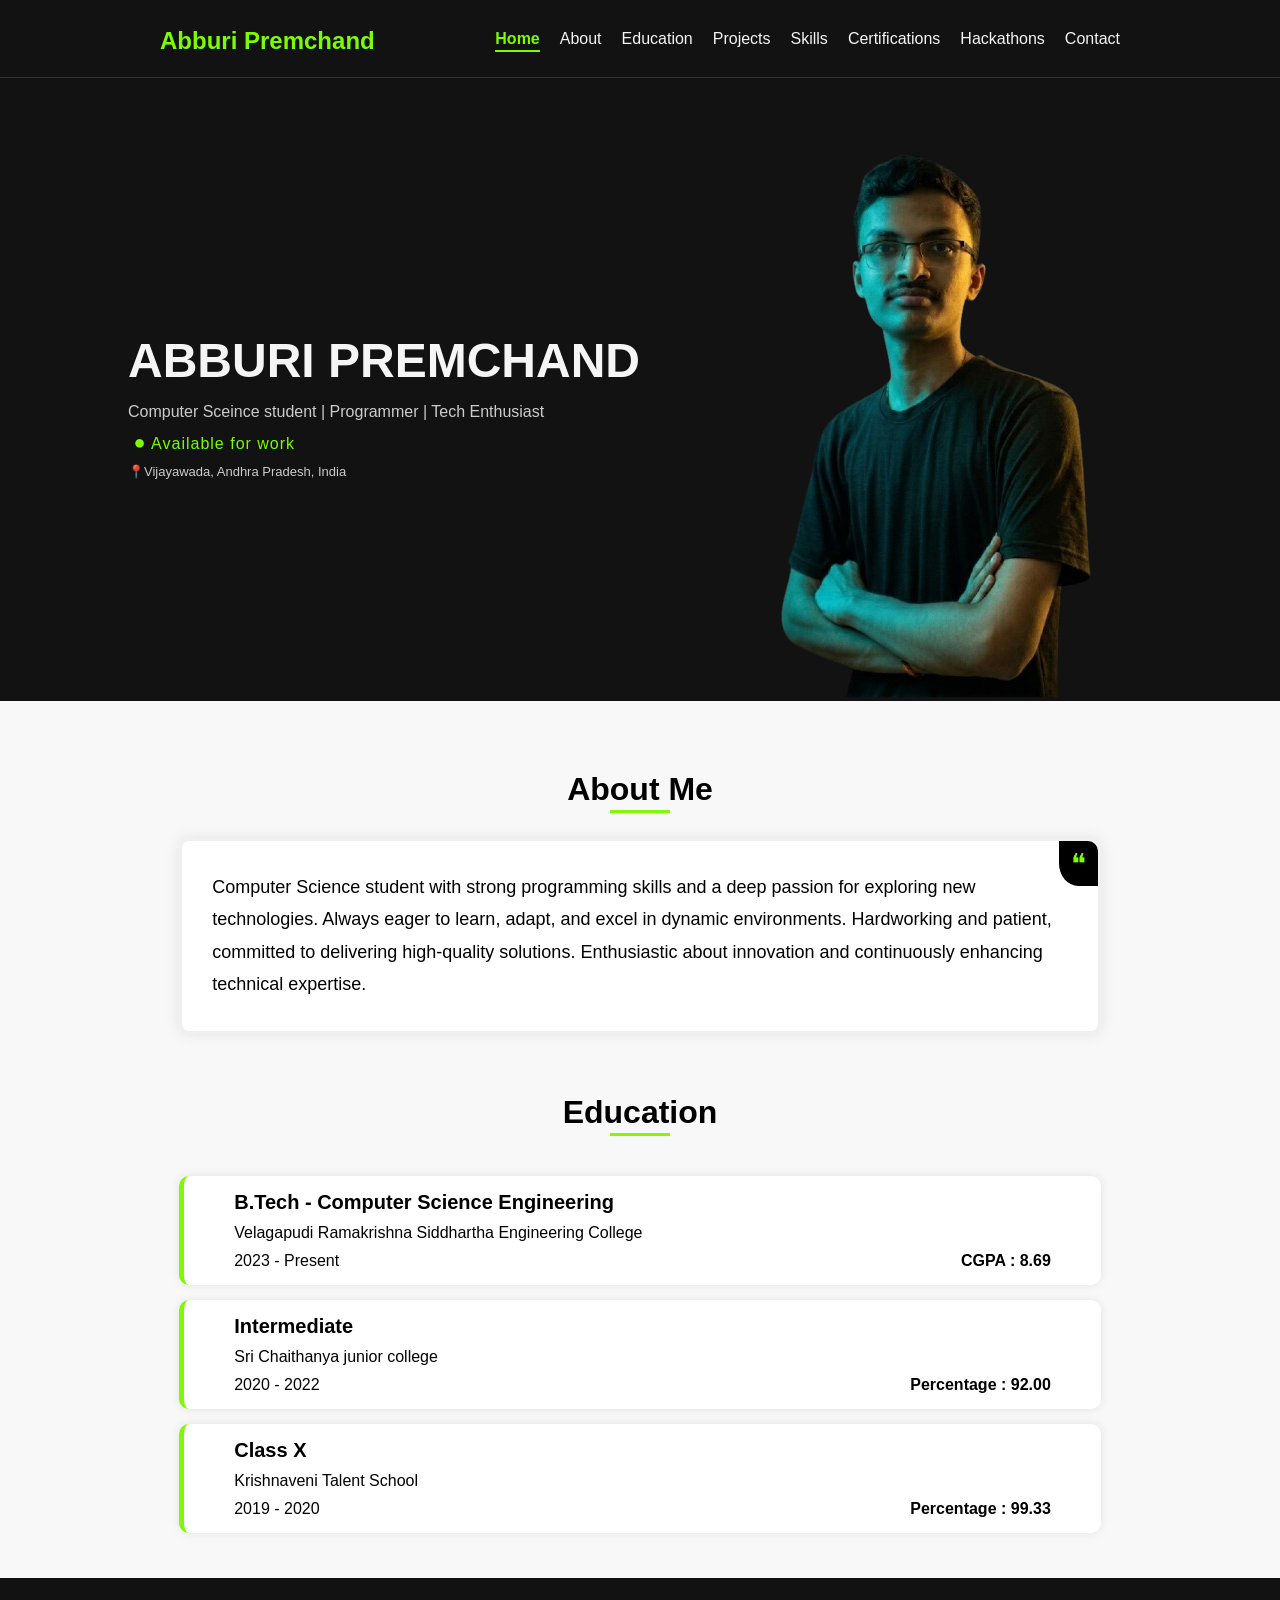
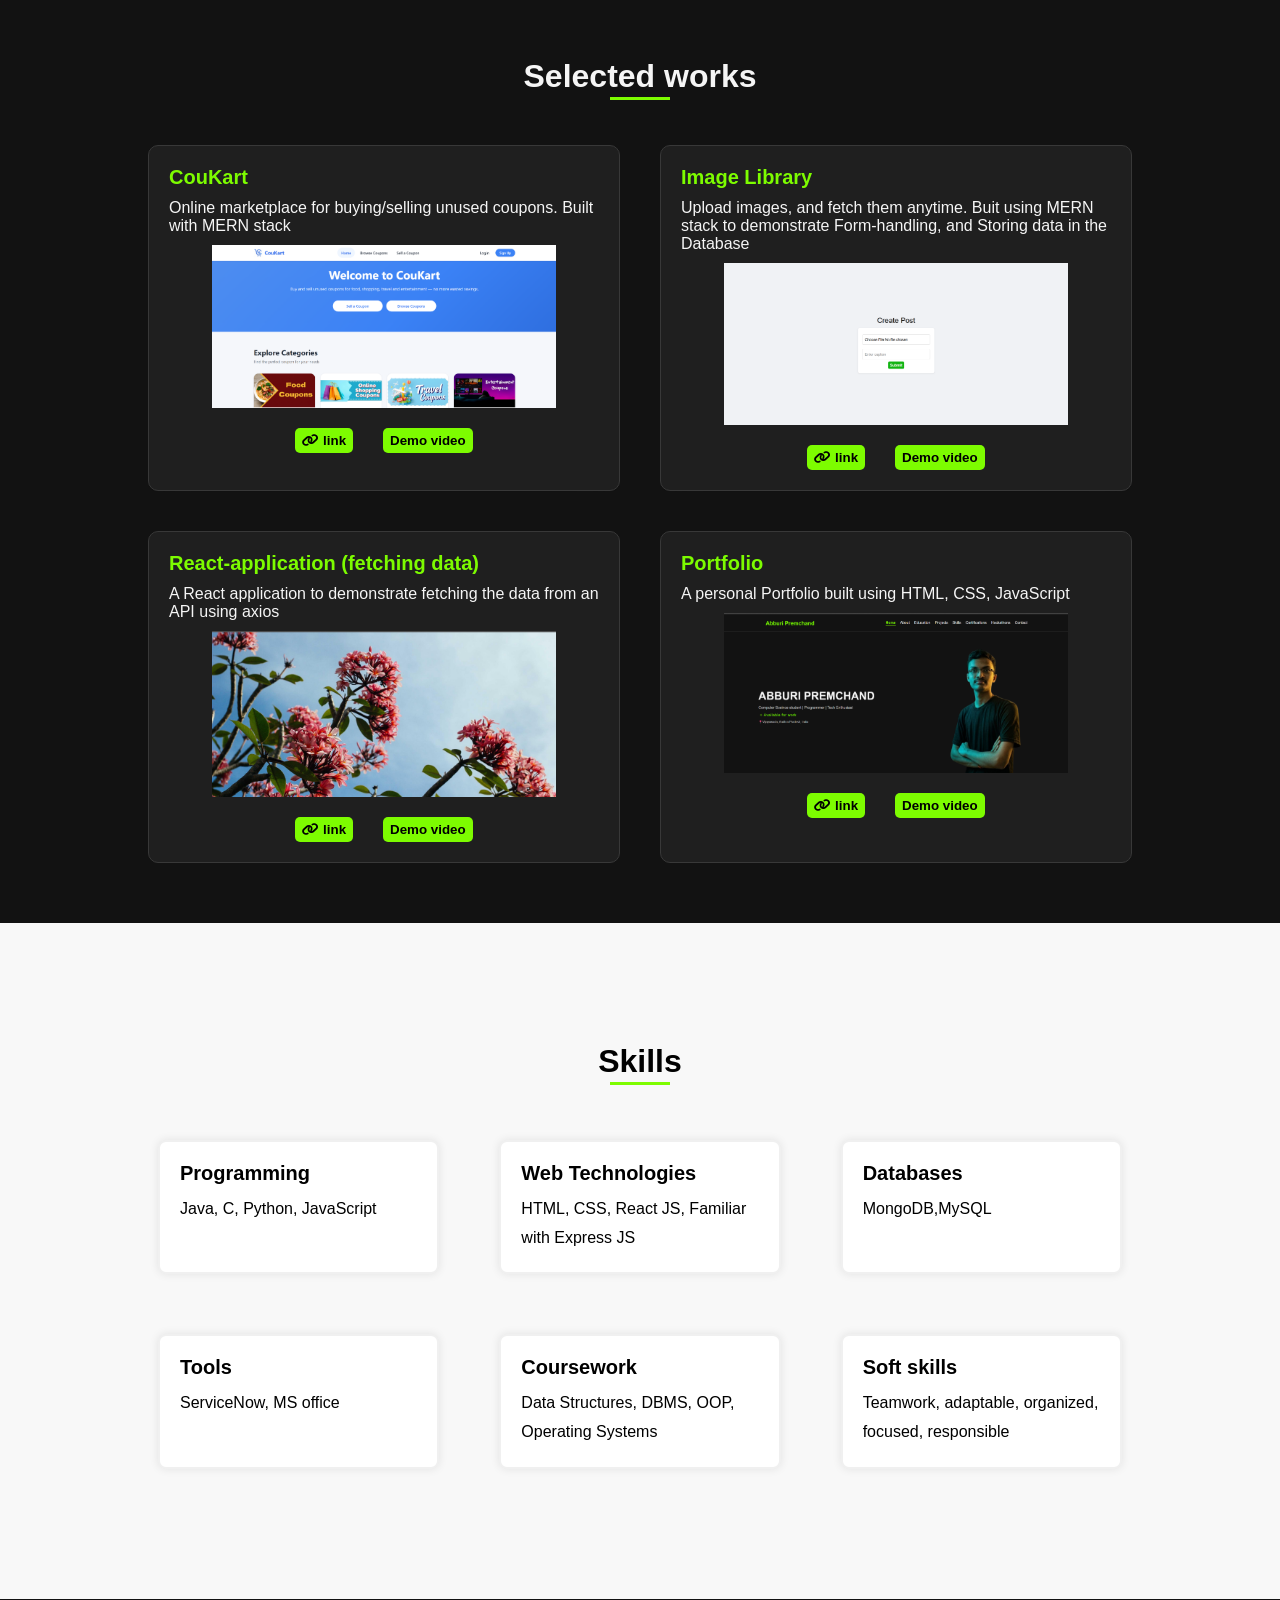
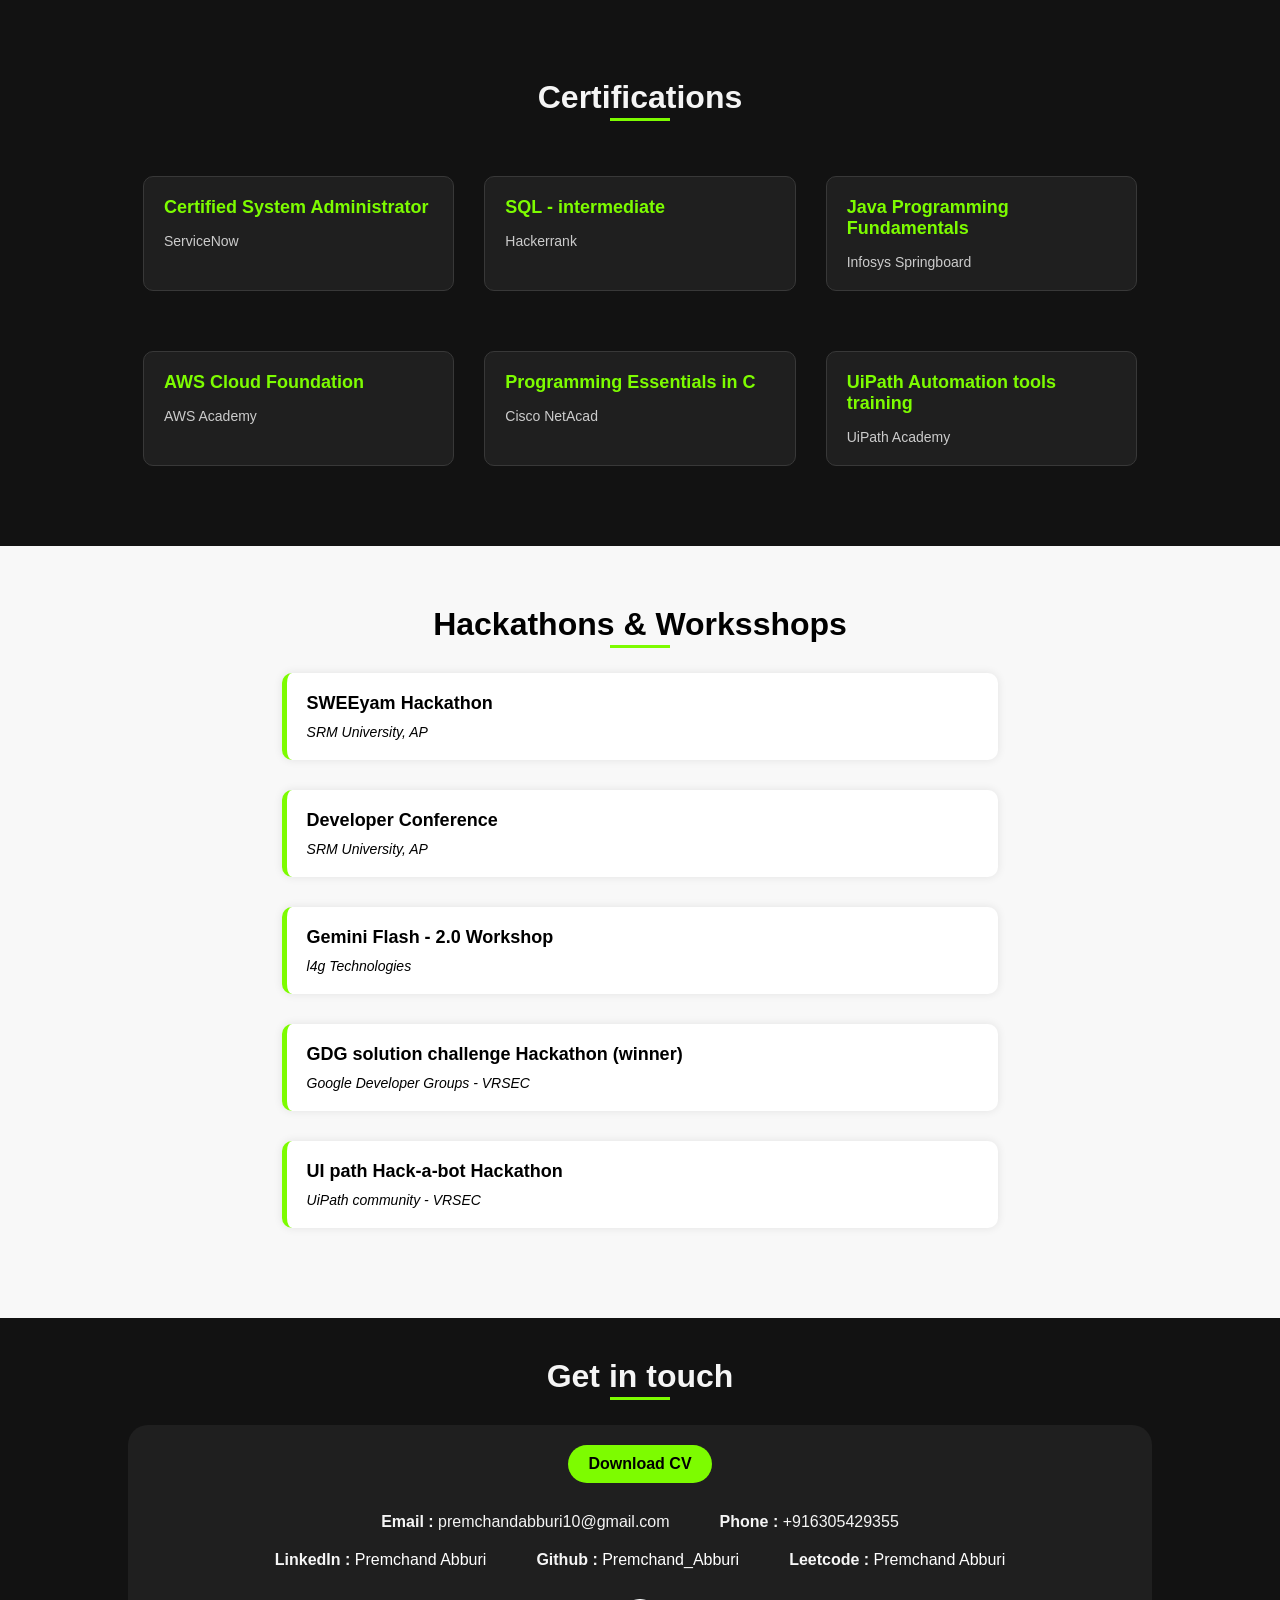
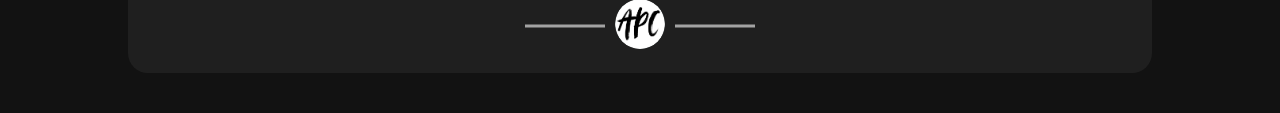
==== portfolio/index.html @ 372cc7ed "Initial commit" ====
<!DOCTYPE html>
<html lang="en">
<head>
    <meta charset="UTF-8">
    <meta name="viewport" content="width=device-width, initial-scale=1.0">
    <title>Abburi Premchand | Portfolio</title>
    <link rel="stylesheet" href="style.css">
    <link rel="stylesheet" href="https://cdnjs.cloudflare.com/ajax/libs/font-awesome/6.5.0/css/all.min.css">
    <link rel="icon" type="image/png" href="./resources/logo.png">
<body>
    <header>
        <div class="header-bar">
            <div>
                <h1><a id="name" href="#">Abburi Premchand</a></h1>
            </div>
            <div class="menu-toggle">
                <i class="fas fa-bars open-menu"></i>
                <i class="fas fa-times close-menu"></i>
            </div>

            <nav class="nav-bar">
                <ul>
                    <li class="nav-links"><a href="#Home">Home</a></li>
                    <li class="nav-links"><a href="#About">About</a></li>
                    <li class="nav-links"><a href="#Education">Education</a></li>
                    <li class="nav-links"><a href="#Projects">Projects</a></li>
                    <li class="nav-links"><a href="#Skills">Skills</a></li>
                    <li class="nav-links"><a href="#Certifications">Certifications</a></li>
                    <li class="nav-links"><a href="#Hackathons">Hackathons</a></li>
                    <li class="nav-links"><a href="#Contact">Contact</a></li>
                </ul>
            </nav>
        </div>
    </header>
    <main>
        <div id="Home" class="block b">
            <div class="intro-div">
                <div>
                    <h1 class="title"></h1>
                    <p class="tagline">Computer Sceince student | Programmer | Tech Enthusiast</p>
                    <strong class="availability"> &nbsp;<span class="blink">●</span> Available for work</strong>
                    <p class="location">📍Vijayawada, Andhra Pradesh, India</p>
                </div>
                <div class="image">
                    <img src="./resources/photo.png"/>
                </div>
            </div>
        </div>

        <div  class="block w">
            <div id="About" class="about-div">
                <h1 class="heading">About Me</h1>
                <div class="about-wrap">
                    <div class="quote-icon">❝</div>
                    <p>Computer Science student with strong programming skills and a deep passion for 
                    exploring new technologies. Always eager to learn, adapt, and excel in dynamic environments. 
                    Hardworking and patient, committed to delivering high-quality solutions. Enthusiastic about
                    innovation and continuously enhancing technical expertise.</p>
                </div>
            </div>
            <div id="Education" class="education">
                <h1 class="heading">Education</h1>
                <div class="edu-card">
                    <h3>B.Tech - Computer Science Engineering</h3>
                    <p>Velagapudi Ramakrishna Siddhartha Engineering College</p>
                    <div class="ay-per">
                        <p>2023 - Present</p>
                        <strong>CGPA : 8.69</strong>
                    </div>
                </div>
                <div class="edu-card">
                    <h3>Intermediate</h3>
                    <p>Sri Chaithanya junior college</p>
                    <div class="ay-per">
                        <p>2020 - 2022</p>
                        <strong>Percentage : 92.00</strong>
                    </div>
                </div>
                <div class="edu-card">
                    <h3>Class X</h3>
                    <p>Krishnaveni Talent School</p>
                    <div class="ay-per">
                        <p>2019 - 2020</p>
                        <strong>Percentage : 99.33</strong>
                    </div>
                </div>
            </div>
        </div>

        <div id="Projects" class="block b">
            <div class="works">
                <h1 class="heading">Selected works</h1>
                <div class="project-container">
                    <div class="project-card">
                        <h2>CouKart</h2>
                        <p>Online marketplace for buying/selling unused coupons. Built with MERN stack</p>
                        <div class="image">
                            <img src="./resources/p-images/coukart.png" alt="Coukart"/>
                        </div>
                        <div class="view-btns">
                            <button><a href="https://coukart.vercel.app/" target="_blank">
                                <i class="fa-solid fa-link"></i> link </a></button>
                            <button><a href="./resources/p-videos/coukart.mp4" target="_blank">Demo video</a></button>
                        </div>
                    </div>

                    <div class="project-card">
                        <h2>Image Library</h2>
                        <p>Upload images, and fetch them anytime. Buit using MERN stack to demonstrate Form-handling, and Storing data in the Database</p>
                        <div class="image">
                            <img src="./resources/p-images/image-lib.png" alt="Faq bot"/>
                        </div>
                        <div class="view-btns">
                            <button><a href="https://image-library-green.vercel.app/create-post"
                                 target="_blank"><i class="fa-solid fa-link"></i> link </a></button>
                            <button><a href="./resources/p-videos/image-lib.mp4" target="_blank">Demo video</a></button>
                        </div>
                    </div>

                    <div class="project-card">
                        <h2>React-application (fetching data)</h2>
                        <p>A React application to demonstrate fetching the data from an API using axios</p>
                        <div class="image">
                            <img src="./resources/p-images/fetch-data.png" alt="Crispher"/>
                        </div>
                        <div class="view-btns">
                            <button><a href="https://react-data-fetch-two.vercel.app/" target="_blank">
                                <i class="fa-solid fa-link"></i> link</a></button>
                            <button><a href="./resources/p-videos/fetch-data.mp4" target="_blank">Demo video</a></button>
                        </div>
                    </div>

                    <div class="project-card">
                        <h2>Portfolio</h2>
                        <p>A personal Portfolio built using HTML, CSS, JavaScript</p>
                        <div class="image">
                            <img src="./resources/p-images/portfolio.png" alt="Crispher"/>
                        </div>
                        <div class="view-btns">
                            <button><a href="https://premchand105.github.io/portfolio/" target="_blank">
                                <i class="fa-solid fa-link"></i> link</a></button>
                            <button><a href="" target="_blank">Demo video</a></button>
                        </div>
                    </div>

                    
                </div>
            </div>
        </div>
        
        <div id="Skills" class="block w">
            <div class="skills">
                <h1 class="heading">Skills</h1>
                <div class="s-container">
                    <div class="s-card">
                        <h3>Programming</h3>
                        <p>Java, C, Python, JavaScript</p>
                    </div>
                    <div class="s-card">
                        <h3>Web Technologies</h3>
                        <p>HTML, CSS, React JS, Familiar with Express JS</p>
                    </div>
                    <div class="s-card">
                        <h3>Databases</h3>
                        <p>MongoDB,MySQL</p>
                    </div>
                    <div class="s-card">
                        <h3>Tools</h3>
                        <p>ServiceNow, MS office</p>
                    </div>
                    <div class="s-card">
                        <h3>Coursework</h3>
                        <p>Data Structures, DBMS, OOP, Operating Systems</p>
                    </div>
                    <div class="s-card">
                        <h3>Soft skills</h3>
                        <p> Teamwork, adaptable, organized, focused, responsible</p>
                    </div>
                </div>
            </div>
        </div>

        <div id="Certifications" class="block b">
            <div class="certifications">
                <h1 class="heading">Certifications</h1>
                <div class="certification-container">
                    <div class="certificate-card">
                        <h3>Certified System Administrator</h3>
                        <p>ServiceNow</p>
                    </div>
                    <div class="certificate-card">
                        <h3>SQL - intermediate</h3>
                        <p>Hackerrank</p>
                    </div>
                    <div class="certificate-card">
                        <h3>Java Programming Fundamentals</h3>
                        <p>Infosys Springboard</p>
                    </div>
                    <div class="certificate-card">
                        <h3>AWS Cloud Foundation</h3>
                        <p>AWS Academy</p>
                    </div>
                    <div class="certificate-card">
                        <h3>Programming Essentials in C</h3>
                        <p>Cisco NetAcad</p>
                    </div>
                    <div class="certificate-card">
                        <h3> UiPath Automation tools training</h3>
                        <p>UiPath Academy</p>
                    </div>
                </div>
            </div>
        </div>

        <div id="Hackathons" class="block w">
            <div class="events">
                <h1 class="heading">Hackathons & Worksshops</h1>
                <div class="event-card">
                    <h3>SWEEyam Hackathon</h3>
                    <p>SRM University, AP</p>
                </div>
                <div class="event-card">
                    <h3>Developer Conference</h3>
                    <p>SRM University, AP</p>
                </div>
                <div class="event-card">
                    <h3>Gemini Flash - 2.0 Workshop</h3>
                    <p>l4g Technologies</p>
                </div>
                <div class="event-card">
                    <h3>GDG solution challenge Hackathon (winner)</h3>
                    <p>Google Developer Groups - VRSEC</p>
                </div>
                <div class="event-card">
                    <h3> UI path Hack-a-bot Hackathon</h3>
                    <p> UiPath community - VRSEC</p>
                </div>
            </div>
        </div>
    </main>
    <footer id="Contact">
        <h1 class="heading">Get in touch</h1>
        <div class="contact">
            <div class="resume">
                <button><a href="resources/Abburi-Premchand-Resume.pdf" download>Download CV</a></button>
            </div>
            <div class="contact-info">
                <div class="contact-card">
                    <strong>Email :&nbsp;</strong>
                    <p>premchandabburi10@gmail.com</p>
                </div>
                <div class="contact-card">
                    <strong>Phone :&nbsp;</strong>
                    <p>+916305429355</p>
                </div>
            </div>
            <div class="socials">
                <div class="contact-card">
                    <strong>LinkedIn :&nbsp;</strong>
                    <p><a href="https://www.linkedin.com/in/premchand-abburi-3474462a4">Premchand Abburi</a></p>
                </div>
                <div class="contact-card">
                    <strong>Github :&nbsp;</strong>
                    <p><a href="https://github.com/Premchand105">Premchand_Abburi</a></p>
                </div> 
                <div class="contact-card">
                    <strong>Leetcode :&nbsp;</strong>
                    <p><a href="https://leetcode.com/u/Premchand_Abburi/">Premchand Abburi</a></p>
                </div>
            </div>

            <div class="b-icon">
                <img src="./resources/logo.png" alt="icon">
            </div>
        </div>
    </footer>
    <script src="script.js"></script>
</body>
</html>
---- portfolio/style.css ----
*{
    margin: 0;
    padding: 0;
    box-sizing: border-box;
}
html{
    scroll-behavior: smooth;
}
body{
    background: rgb(18, 18, 18);
    color: rgb(245, 245, 245);
    font-family: Arial, sans-serif;
}
.block{
    width: 100%;
    padding-left: 10%;
    padding-right: 10%;
}
.b{
    background: rgb(18, 18, 18);
}
.w{
    background: #f8f8f8;
    color: black;
}
header{
    position: fixed;
    top: 0;
    width: 100%;
    background-color: rgb(18, 18, 18);
    z-index: 100;
    border-bottom: 1px solid #333;
    padding: 20px 40px;
    display: flex;
    justify-content: center;
}

.header-bar{
    width: 80%;
    display: flex;
    align-items: center;
    justify-content: space-between;
}

#name {
    font-size: 24px;
    font-weight: bold;
    color: #7DFC00;
    white-space: nowrap;
    margin-right: 30px;
}

a{
    text-decoration: none;
}

.nav-bar ul{
    display: flex;
    gap: 20px;
    list-style: none;
}

.nav-bar ul li a{
        color: #f5f5f5;
}

main{    
    padding-top: 120px;
}

#Home{
    scroll-margin-top:120px ;
}
#About, #Education, #Projects, #Skills, #Certifications, #Hackathons{
    scroll-margin-top:70px ;
}
.intro-div{
    display: flex;
    align-items: center;
    justify-content: space-between;
}

.title{
    font-size: 48px;
    color: #f5f5f5;
    margin-bottom: 15px;
    font-weight: bolder;
    white-space: nowrap; 
}

.tagline{
    color: rgb(204, 204, 204);
    margin: 10px 0;
}

.availability, .location{
    margin: 10px 0;
}

.availability{
    color: #7DFC00;
    font-weight: 500;
    letter-spacing: 1px;
}

.blink{
    font-size: 20px;
    animation: blink 1.5s linear infinite;
}

.location{
    font-size: 13px;
    color: #ccc;
}

@keyframes blink{
    0%{opacity: 0.3;}
    50%{opacity: 1;}
    100%{opacity: 0.3;}
}

.nav-links{
    position: relative;
}

.nav-links a:hover{
    color: #7DFC00;
}

.nav-links::after{
    content: '';
    position: absolute;
    bottom: -5px;
    left: 0;
    width: 0;
    height: 3px;
    background-color: #7DFC00;
    transition: width 0.3s ease;
}

.nav-links:hover::after {
    width: 100%;
}

.heading{
    display: inline-block;
    position: relative;
    margin-bottom: 30px;
    font-size: 32px;
}

.heading::after{
    content: '';
    position: absolute;
    left: 50%;
    bottom: -5px;
    transform: translateX(-50%);
    height: 3px;
    width: 60px;
    background: #7dfc00;
}

.about-div{
    text-align: center;
    padding-top: 70px;
}
.about-div .about-wrap{
    width: 90%;
    padding: 30px;
    text-align: left;
    margin-left: auto;
    margin-right: auto;
    background: #fff;
    border-radius: 10px;
    box-shadow: 0 0 15px rgba(0, 0, 0, 0.089);
    border: 3px solid #f0f0f0;
    z-index: 1;
    position: relative;
}

.quote-icon{
    position: absolute;
    top: 0;
    right: 0;
    background-color: #000000;
    color: #7dfc00;
    font-size: 28px;
    padding: 6px 12px;
    border-top-right-radius: 10px;
    border-bottom-left-radius: 50%;
}

.about-div div p{
    font-size: 18px;
    line-height: 1.8;
}

.about-div .about-wrap:hover{
    border: 3px solid #7dfc00;
}


.education{
    padding-top: 60px;
    text-align: center;
    padding-bottom: 30px;
}

.edu-card{
    width: 90%;
    background-color: #fff;
    text-align: left;
    margin: 15px auto;
    padding: 15px 50px;
    box-shadow: 0 0 10px rgba(0, 0, 0, 0.089);
    border-radius: 10px;
    border-left: 5px solid #7dfc00;
    transition: transform 0.1s ease-in-out;
}

.edu-card h3{
    font-size: 20px;
    margin-bottom: 10px;
}

.ay-per{
    padding-top: 10px;
    display: flex;
    justify-content: space-between;
    align-items: center;
}

.edu-card:hover{
    transform: scale(1.02);
}

.works{
    padding-top: 80px;
    text-align: center;
    padding-bottom: 40px;
}

.project-container{
    display: grid;
    grid-template-columns: repeat(2,2fr);
}
.project-card{
    padding: 20px 20px;
    margin: 20px;
    background-color: #1f1f1f;
    backdrop-filter: blur(20px);
    border: 1px solid #383838;
    border-radius: 10px;
    text-align: left;
    transition: border 0.3s ease-in-out, transform 0.3s ease-in-out;
}
.project-card h2{
    color: #7DFC00;
    font-size: 20px;
    margin-bottom: 10px;
}
.project-card .image{
    display: flex;
    justify-content: center;
}
.project-card .image img{
    margin: 10px 0;
    width: 80%;
}
.project-card:hover{
    border: 1px solid #7dfc00;
    transform: scale(1.02);
}

.view-btns {
    display: flex;
    justify-content: center;
    margin-top: 10px;
    gap: 30px;
}
.view-btns button{
    padding: 5px 7px;
    border: none;
    background-color: #7DFC00;
    font-weight: bold;
    border-radius: 5px;
}
.view-btns button a{
    color: black;
}
.view-btns button:hover{
    background-color: #bcfe79;
}

.skills{
    padding-top: 120px;
    text-align: center;
    padding-bottom: 100px;
}

.s-container{
    display: grid;
    grid-template-columns: repeat(3,1fr);
}
.s-card{
    text-align: left;
    background-color: #fff;
    margin: 30px;
    padding: 20px;
    border-radius: 8px;
    box-shadow: 0px 0px 10px rgba(0, 0, 0, 0.089);
    border: 2px solid #f0f0f0;
}

.s-card h3{
    margin-bottom: 10px;
    font-size: 20px;
}

.s-card p{
    font-size: 16px;
    line-height: 1.8;
}

.s-card:hover{
    border: 2px solid #7dfc00;
    transform: scale(1.02);
}

.certifications{
    padding: 80px 0 50px;
    text-align: center;
}
.certification-container{
    display: grid;
    grid-template-columns: repeat(3,1fr);

}
.certificate-card{
    background-color:#1f1f1f;
    text-align: left;
    margin: 30px 15px;
    padding: 20px;
    border-radius: 10px;
    border: 1px solid #383838;
}
.certificate-card h3{
    font-size: 18px;
    margin-bottom: 15px;
    color: #7dfc00;
}

.certificate-card p{
    color: #ccc;
    font-size: 14px;
}
.certificate-card:hover{
    border: 1px solid #7dfc00;
    transform: scale(1.02);
}

.events{
    text-align: center;
    padding: 60px 0;
}

.event-card{
    background-color: #fff;
    width: 70%;
    margin: 0 auto 30px;
    padding: 20px;
    box-shadow: 0 0 10px rgba(0, 0, 0, 0.089);
    border-radius: 10px;
    text-align: left;
    border-left: 5px solid #7dfc00;
}
.event-card h3{
    font-size: 18px;
    margin-bottom: 10px;
}
.event-card p{
    font-size: 14px;
    font-style:italic;
}
.event-card:hover{
    transform: scale(1.02);
}

footer{
    padding: 40px 0;
    text-align: center;
}

.contact{
    background-color: #1f1f1f;
    width: 80%;
    margin: 0 auto;
    display: flex;
    justify-content: center;
    flex-direction: column;
    padding: 20px 10px;
    border-radius: 20px;
}

.contact-info, .socials{
    width: 100%;
    display: flex;
    justify-content: center;
    gap: 50px;
    margin: 10px 0;
}
.resume{
    margin-bottom: 20px;
}
.resume button a{
    color: black;
    font-weight: bold;
    font-size: 16px;
}
.resume button{
    border: none;
    background-color: #7dfc00;
    padding: 10px 20px;
    border-radius: 20px;
}

.contact-card{
    display: flex;
}

.socials .contact-card a{
    color: #fff;
}

.contact a:hover{
    text-decoration: underline;
    text-underline-offset: 2px;
}

.b-icon{
    position: relative;
    margin: 20px auto 0;
    border-radius: 50%;
}
.b-icon img{
    width: 50px;
    height: 50px;
    border-radius: 50%;
}
.b-icon::after, .b-icon::before {
    content: '';
    position: absolute;
    height: 3px;
    width: 80px;
    top: 50%;
    transform: translateY(-50%);
    background: rgba(255, 255, 255, 0.589);
}

.b-icon::after{
    right: 120%;
}

.b-icon::before{
    left: 120%;
}

.heading, .about-wrap, .edu-card, .project-card, .s-card, .certificate-card, .event-card, .contact {
  opacity: 0;
  transform: translateY(30px);
  transition: all 0.3s ease;
}

.animate-in {
  opacity: 1;
  transform: translateY(0);
}

.nav-links a.active-nav {
  color: #7DFC00;
  font-weight: bold;
  border-bottom: 2px solid #7DFC00;
  padding-bottom: 3px;
}

.menu-toggle {
    display: none;
    cursor: pointer;
    font-size: 24px;
    color: white;
}

.menu-toggle .close-menu {
    display: none;
}

button:hover{
    cursor: pointer;
}
@media (max-width: 1024px){
    .menu-toggle {
        display: block;
    }
    .header-bar{
        width: 100%;
    }
    .nav-bar {
        position: absolute;
        top: 100%;
        right: 0;
        background: #121212;
        width: 100%;
        padding: 20px 0;
        display: none;
        flex-direction: column;
        align-items: center;
        z-index: 200;
    }

    .nav-bar.active {
        display: flex;
    }

    .nav-bar ul {
        flex-direction: column;
        gap: 15px;
    }

    .nav-links {
        width: 100%;
        text-align: center;
    }

    .menu-toggle .open-menu {
        display: block;
    }

    .menu-toggle.active .open-menu {
        display: none;
    }

    .menu-toggle.active .close-menu {
        display: block;
    }

    .intro-div {
        flex-direction: column;
        text-align: center;
    }

    .project-container,
    .certification-container,
    .s-container {
        grid-template-columns: 1fr !important;
    }

    .event-card,
    .edu-card {
        width: 95%;
        padding: 15px;
    }

    .about-div .about-wrap {
        width: 95%;
    }
    
    .contact-info, .socials{
        flex-direction: column;
        gap: 10px;    
        font-size: 14px;
    }
    .contact-card{
        text-align: center;
        display: flex;
        justify-content: center;
    }
}

@media (max-width:480px){
    .intro-div h1{
        font-size: 32px;
    }
    #name{
        margin-right: 0;
    }
}
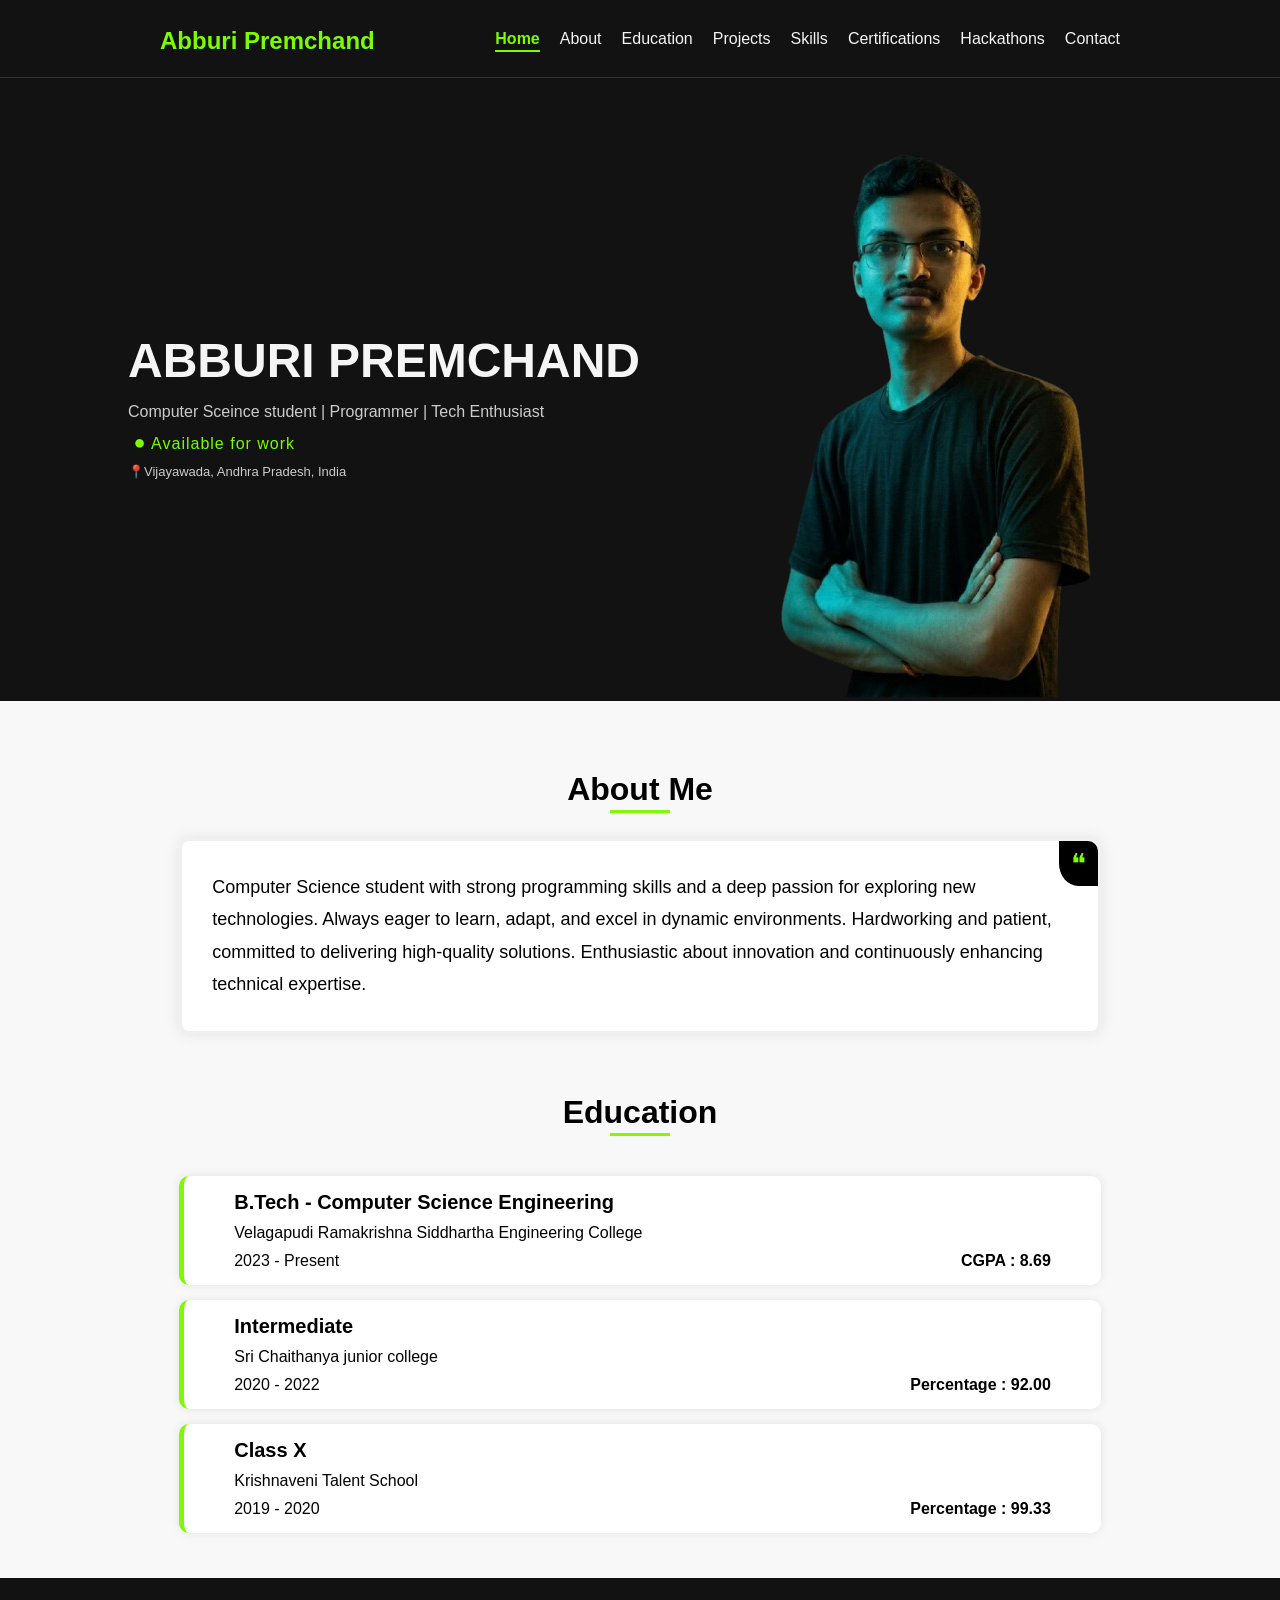
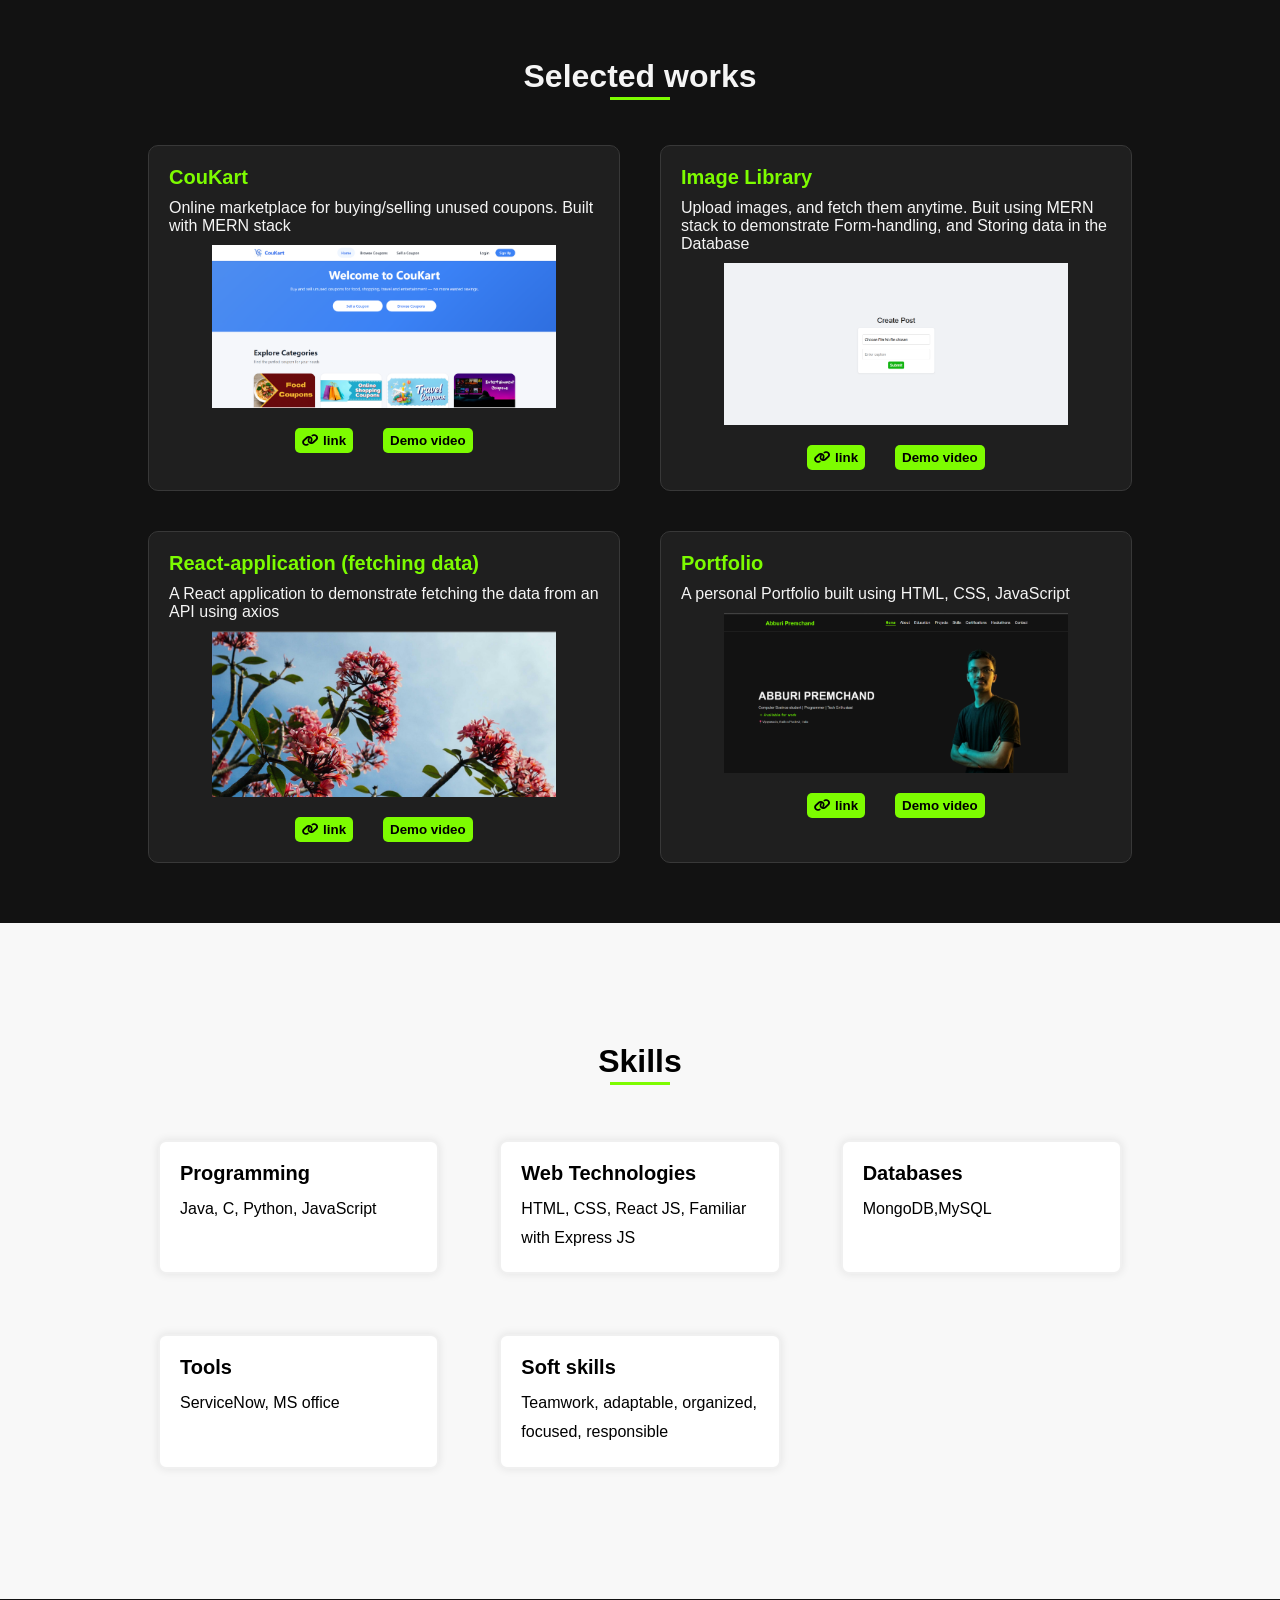
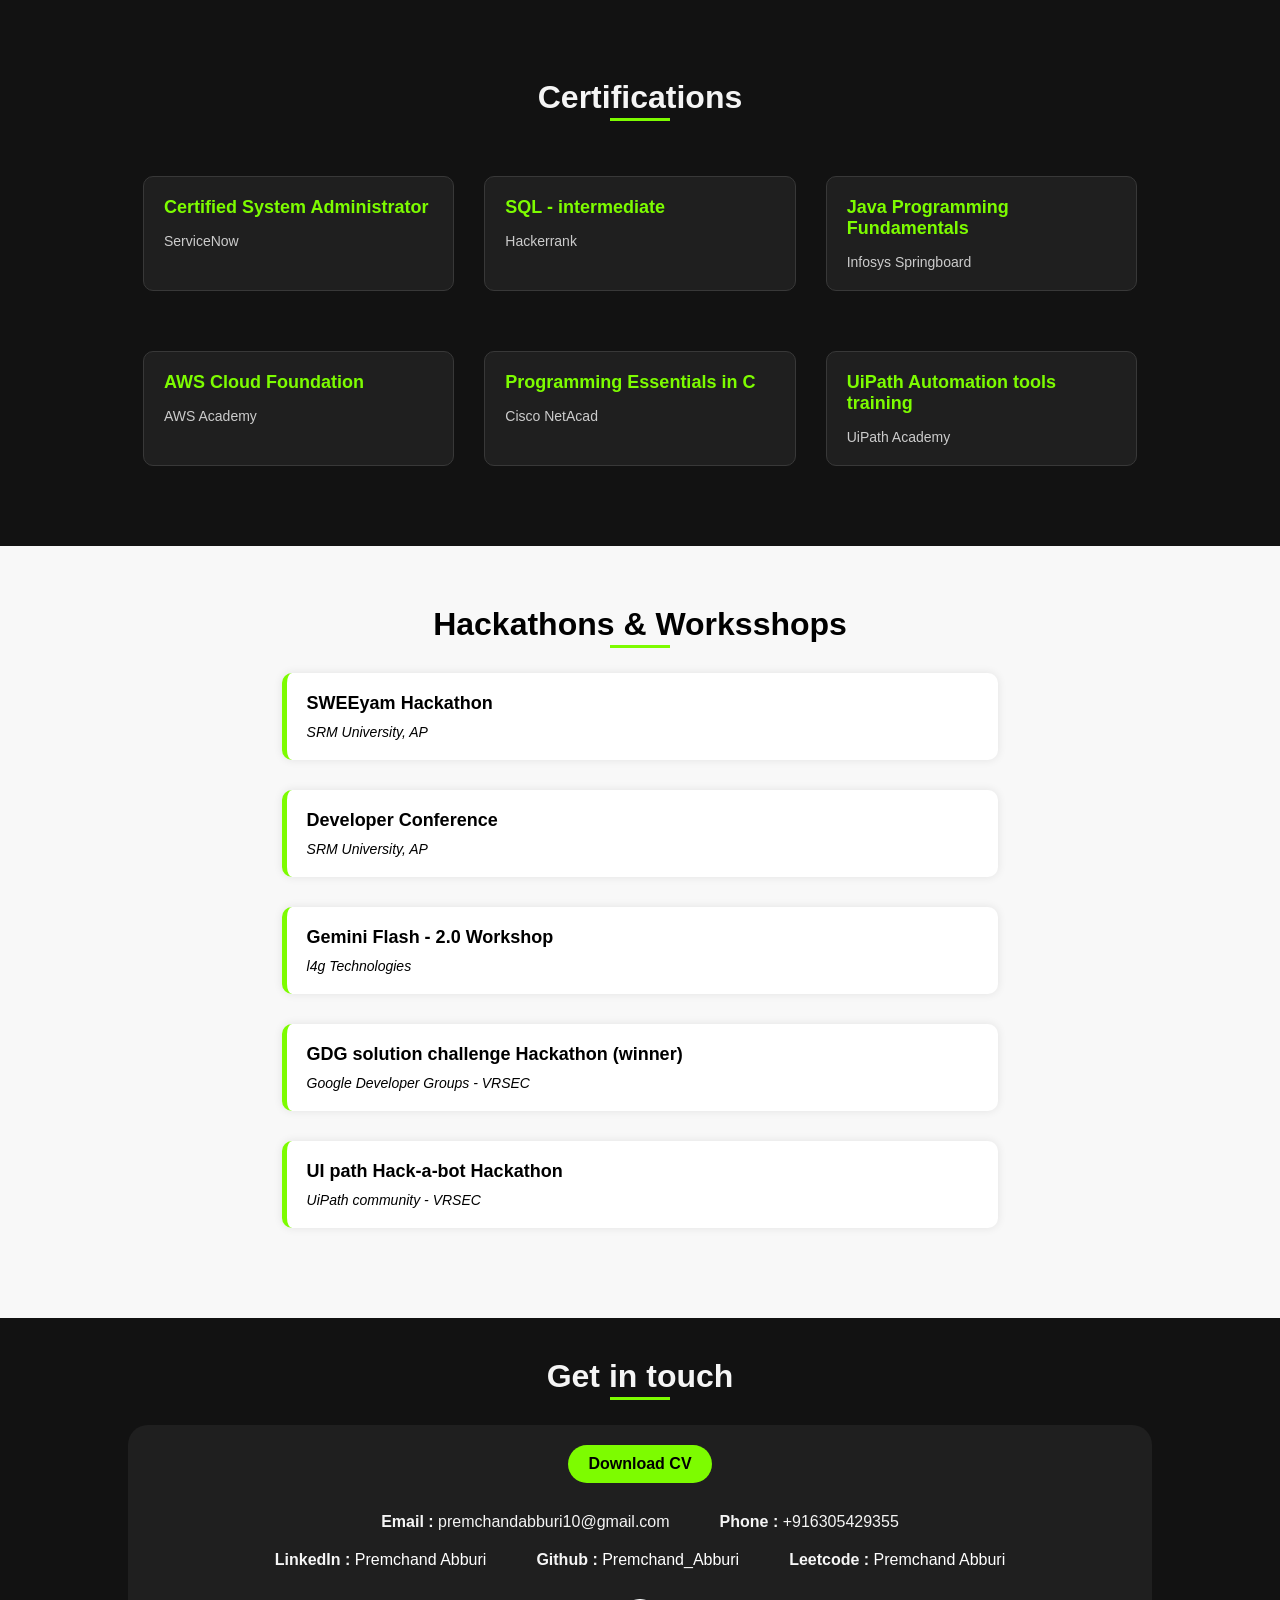
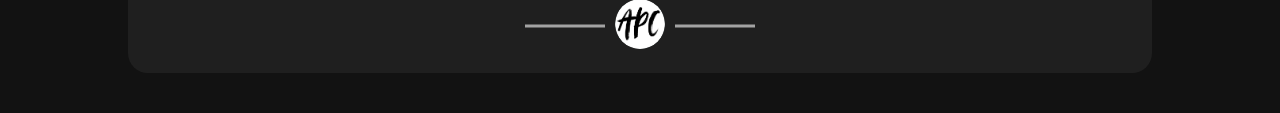
==== commit 85759a45: "Update index.html" ====
--- a/portfolio/index.html
+++ b/portfolio/index.html
@@ -168,10 +168,10 @@
                         <h3>Tools</h3>
                         <p>ServiceNow, MS office</p>
                     </div>
-                    <div class="s-card">
+                    <!-- <div class="s-card">
                         <h3>Coursework</h3>
                         <p>Data Structures, DBMS, OOP, Operating Systems</p>
-                    </div>
+                    </div> -->
                     <div class="s-card">
                         <h3>Soft skills</h3>
                         <p> Teamwork, adaptable, organized, focused, responsible</p>
@@ -242,7 +242,7 @@
         <h1 class="heading">Get in touch</h1>
         <div class="contact">
             <div class="resume">
-                <button><a href="resources/Abburi-Premchand-Resume.pdf" download>Download CV</a></button>
+                <button><a href="portfolio/resources/Abburi-Premchand-Resume.pdf" download>Download CV</a></button>
             </div>
             <div class="contact-info">
                 <div class="contact-card">
